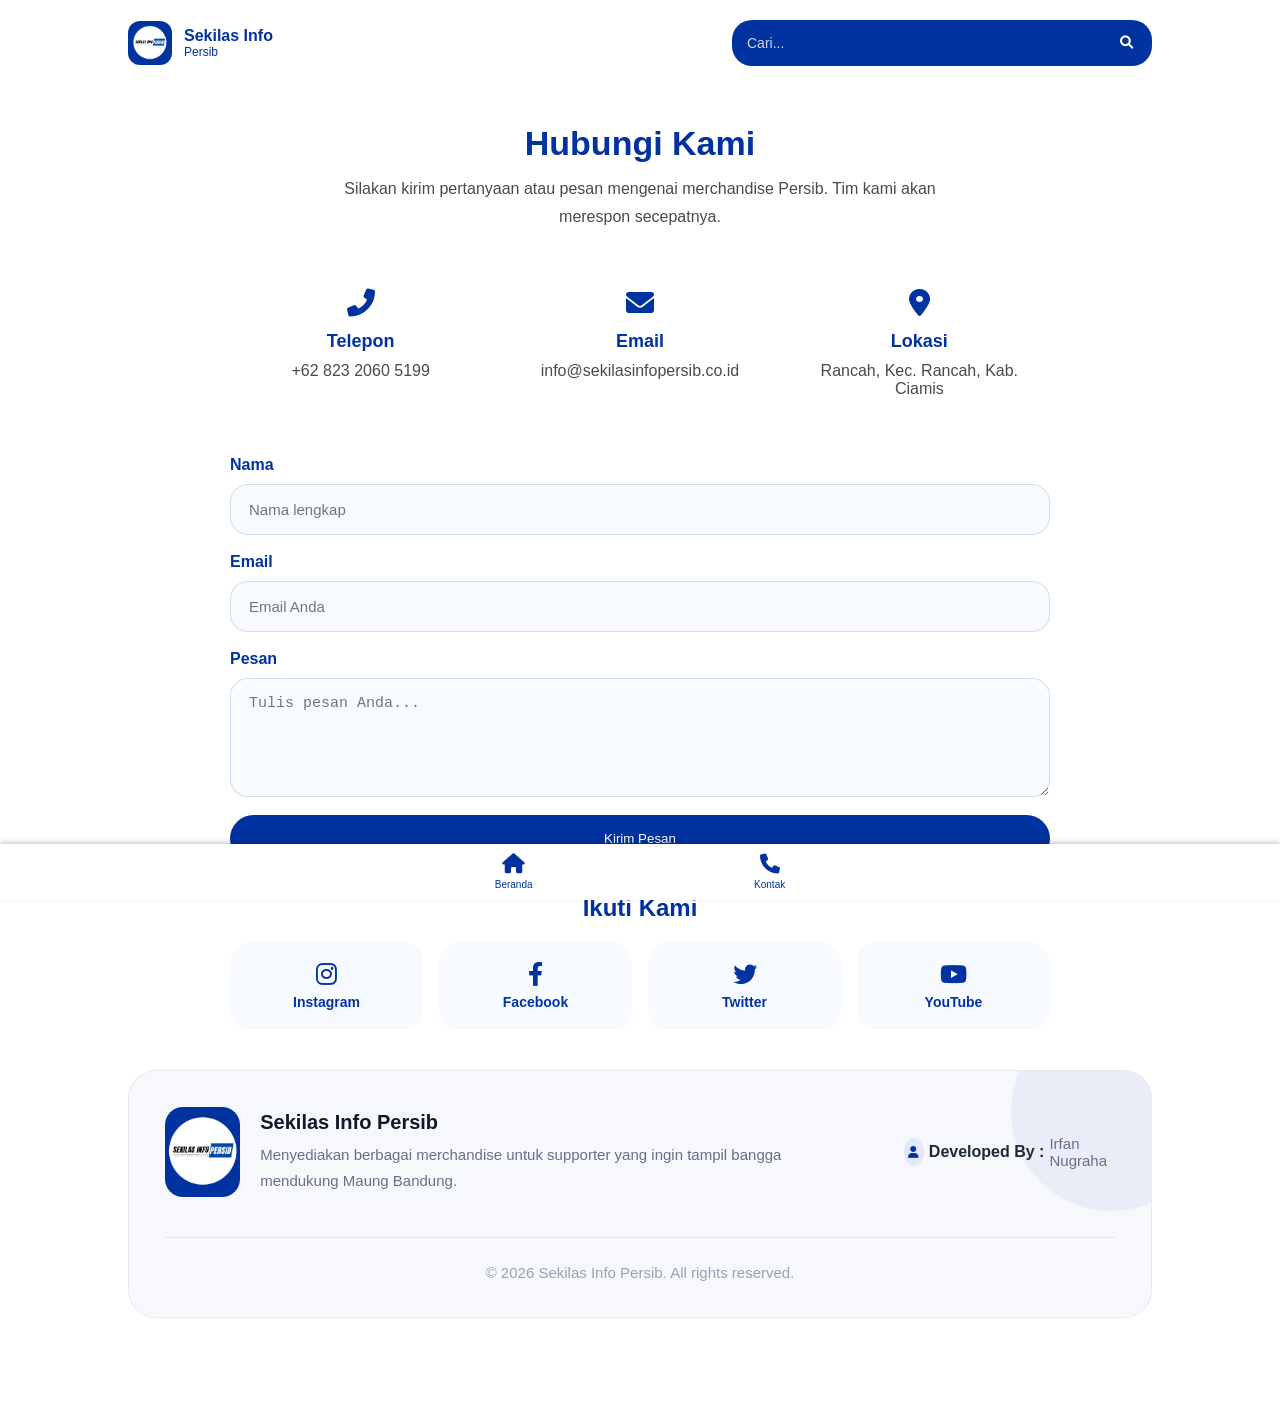
==== contact.html @ e42a71ac "first commit" ====
<!DOCTYPE html>
<html lang="en">

<head>
    <meta charset="UTF-8">
    <meta name="viewport" content="width=device-width, initial-scale=1.0">
    <link rel="stylesheet" href="css/style.css">
    <link rel="stylesheet" href="css/contact.css">
    <link rel="stylesheet" href="https://cdnjs.cloudflare.com/ajax/libs/font-awesome/6.0.0/css/all.min.css">
    <script src="script.js"></script>
    <title>Kontak - Sekilas Info Persib</title>
</head>

<body>
    <header class="app-header">
        <div class="app-header-container">
            <div class="logo-wrap">
                <img src="img/Logo-SIP.png" alt="Logo SIP" class="logo-icon">
                <div>
                    <span class="logo-title">Sekilas Info</span>
                    <span class="logo-subtitle">Persib</span>
                </div>
            </div>

            <form class="search-form" action="#" method="get">
                <input type="search" name="q" placeholder="Cari..." aria-label="Cari" class="search-input">
                <button type="submit" class="search-button">
                    <i class="fas fa-search"></i>
                </button>
            </form>
        </div>
    </header>

    <main class="contact-page">
        <section class="contact-section">
            <div class="contact-intro">
                <h1>Hubungi Kami</h1>
                <p>Silakan kirim pertanyaan atau pesan mengenai merchandise Persib. Tim kami akan merespon secepatnya.
                </p>
            </div>

            <div class="contact-layout">
                <div class="contact-card">
                    <i class="fas fa-phone-alt"></i>
                    <h2>Telepon</h2>
                    <a href="tel:+6282320605199">+62 823 2060 5199</a>
                </div>
                <div class="contact-card">
                    <i class="fas fa-envelope"></i>
                    <h2>Email</h2>
                    <a href="#">info@sekilasinfopersib.co.id</a>
                </div>
                <div class="contact-card">
                    <i class="fas fa-map-marker-alt"></i>
                    <h2>Lokasi</h2>
                    <a href="https://maps.app.goo.gl/LD8nKVEYcBt3Keb57" target="_blank">
                        Rancah, Kec. Rancah, Kab. Ciamis
                    </a>
                </div>
            </div>

            <form class="contact-form">
                <div class="form-row">
                    <label for="name">Nama</label>
                    <input type="text" id="name" name="name" placeholder="Nama lengkap">
                </div>
                <div class="form-row">
                    <label for="email">Email</label>
                    <input type="email" id="email" name="email" placeholder="Email Anda">
                </div>
                <div class="form-row">
                    <label for="message">Pesan</label>
                    <textarea id="message" name="message" rows="5" placeholder="Tulis pesan Anda..."></textarea>
                </div>
                <button type="submit" class="cta-button">Kirim Pesan</button>
            </form>

            <section class="social-section">
                <h2>Ikuti Kami</h2>
                <div class="social-grid">
                    <a href="https://www.instagram.com/sekilas_infopersib/" class="social-link" target="_blank">
                        <i class="fab fa-instagram"></i>
                        <span>Instagram</span>
                    </a>
                    <a href="#" class="social-link" target="_blank">
                        <i class="fab fa-facebook-f"></i>
                        <span>Facebook</span>
                    </a>
                    <a href="#" class="social-link" target="_blank">
                        <i class="fab fa-twitter"></i>
                        <span>Twitter</span>
                    </a>
                    <a href="https://youtube.com/@sekilasinfopersib5685?si=5PVWWkWklufu5fL-" class="social-link"
                        target="_blank">
                        <i class="fab fa-youtube"></i>
                        <span>YouTube</span>
                    </a>
                </div>
            </section>
        </section>
    </main>

    <footer class="footer">
        <div class="footer-container">

            <div class="footer-left">
                <div class="footer-logo">
                    <img src="img/Logo-SIP.png" alt="Logo Sekilas Info Persib">
                </div>

                <div class="footer-brand">
                    <h2>Sekilas Info Persib</h2>
                    <p>Menyediakan berbagai merchandise untuk supporter yang ingin tampil bangga mendukung Maung
                        Bandung.</p>
                </div>
            </div>

            <div class="footer-right">
                <i class="fas fa-user"></i>

                <h3>Developed By :</h3>

                <div class="developer-list">

                    <div class="developer-item">
                        <span>Irfan Nugraha</span>
                    </div>

                </div>
            </div>

        </div>

        <div class="footer-bottom">
            <p>&copy; 2026 Sekilas Info Persib. All rights reserved.</p>
        </div>
    </footer>

    <nav class="bottom-menu">
        <div class="container">
            <a href="index.html" class="menu-item">
                <i class="fas fa-home icon"></i>
                <span class="label">Beranda</span>
            </a>
            <a href="contact.html" class="menu-item active">
                <i class="fas fa-phone icon"></i>
                <span class="label">Kontak</span>
            </a>
        </div>
    </nav>
</body>

</html>
---- css/style.css ----
* {
    margin: 0;
    padding: 0;
    box-sizing: border-box;
}

body {
    font-family: Arial, Helvetica, sans-serif;
    min-height: 100vh;
    padding-bottom: 80px;
    padding-top: 84px;
}

@keyframes fadeInUp {
    from {
        opacity: 0;
        transform: translateY(24px);
    }
    to {
        opacity: 1;
        transform: translateY(0);
    }
}

@keyframes floatIn {
    from {
        opacity: 0;
        transform: translateY(12px);
    }
    to {
        opacity: 1;
        transform: translateY(0);
    }
}

.scroll-reveal {
    opacity: 0;
    transform: translateY(18px);
    transition: opacity 0.8s ease, transform 0.8s ease;
    will-change: opacity, transform;
}

.scroll-reveal.visible {
    opacity: 1;
    transform: translateY(0);
}

.app-header {
    position: fixed;
    top: 0;
    left: 0;
    width: 100%;
    background-color: #ffffff;
    z-index: 1000;
}

.app-header-container {
    width: 80%;
    margin: auto;
    display: flex;
    flex-wrap: wrap;
    align-items: center;
    justify-content: space-between;
    gap: 16px;
    color: #0033A0;
    padding: 20px 0px;
}

.logo-wrap {
    display: flex;
    align-items: center;
    gap: 12px;
}

.logo-icon {
    width: 44px;
    height: 44px;
    border-radius: 12px;
    background-color: #0033A0;
    object-fit: cover;
}

.logo-title {
    display: block;
    font-size: 16px;
    font-weight: 700;
}

.logo-subtitle {
    display: block;
    font-size: 12px;
    color: #0033A0;
}

.search-form {
    display: flex;
    align-items: stretch;
    width: min(100%, 420px);
    border-radius: 20px;
    overflow: hidden;
    flex-shrink: 0;
}

.search-input {
    background: #0033A0;
    flex: 1;
    border: none;
    padding: 15px;
    font-size: 14px;
    color: white;
    min-width: 0;
}

.search-input:focus {
    outline: none;
}

.search-input::placeholder {
    color: rgba(255, 255, 255, 0.8);
    opacity: 1;
}

.search-button {
    background: #0033A0;
    border: none;
    color: white;
    padding: 0 18px;
    min-width: 52px;

    display: flex;
    align-items: center;
    justify-content: center;

    cursor: pointer;
    transition: background 0.2s ease;
}

.page-content {
    width: 80%;
    height: 400px;
    margin: auto;
    margin-top: 10px;

    background-image: url("../img/banner.jpg");
    background-size: cover;
    background-position: center;
    background-repeat: no-repeat;

    border-radius: 20px;

    position: relative;
    overflow: hidden;

    display: flex;
    justify-content: center;
    align-items: center;
}

.page-content::before {
    content: "";
    position: absolute;
    inset: 0;

    background: linear-gradient(
        to bottom,
        rgba(0, 0, 0, 0.416) 0%,
        rgba(0, 0, 0, 0.416) 50%,
        rgb(0, 0, 0) 100%
    );

    z-index: 1;
}

.hero {
    position: relative;
    z-index: 2;

    max-width: 760px;
    text-align: center;

    color: #fff;
    animation: fadeInUp 0.8s ease both;
}

.hero h1 {
    font-size: 38px;
    margin-bottom: 12px;
    color: #fff;
}

.hero p {
    font-size: 18px;
    line-height: 1.6;
    color: #f1f1f1;
    opacity: 0.95;
    animation: floatIn 0.95s ease both;
    animation-delay: 0.1s;
}

.about-brand {
    width: 60%;
    margin: auto;
    text-align: center;
    margin-top: 50px;
}

.about-brand h2 {
    font-size: 28px;
    color: #0033A0;
    margin-bottom: 16px;
}

.about-brand p {
    font-size: 16px;
    line-height: 1.6;
    color: #4a4a4a;
}

.product-section {
    width: 80%;
    margin: auto;
    padding: 28px 0px;
    background: #ffffff;
    border-radius: 24px;
}

.product-detail-page {
    width: 80%;
    margin: 32px auto 24px;
}

.product-detail-card {
    display: grid;
    grid-template-columns: 1.1fr 1fr;
    gap: 32px;
    background: #ffffff;
    border-radius: 28px;
    overflow: hidden;
    box-shadow: 0 24px 56px rgba(0, 0, 0, 0.08);
    border: 1px solid rgba(0, 51, 160, 0.1);
}

.detail-image {
    width: 100%;
    height: 100%;
    object-fit: cover;
    display: block;
}

.detail-info {
    padding: 32px;
    display: flex;
    flex-direction: column;
    gap: 18px;
}

.detail-info h1 {
    font-size: 34px;
    color: #0033A0;
}

.detail-subtitle {
    color: #4a4a4a;
    font-size: 16px;
}

.detail-price {
    display: inline-block;
    font-size: 28px;
    font-weight: 800;
    color: #0033A0;
}

.detail-features {
    list-style: none;
    padding-left: 0;
    display: grid;
    gap: 10px;
}

.detail-features li {
    padding-left: 22px;
    position: relative;
    color: #444;
    line-height: 1.7;
}

.detail-features li::before {
    content: "\f00c";
    font-family: "Font Awesome 6 Free";
    font-weight: 900;
    position: absolute;
    left: 0;
    top: 2px;
    color: #0033A0;
}

.buy-button {
    width: fit-content;
    padding: 14px 26px;
    border-radius: 999px;
    background: #0033A0;
    color: #fff;
    text-decoration: none;
    font-weight: 700;
    transition: background 0.2s ease, transform 0.2s ease;
}

.buy-button:hover {
    background: #002266;
    transform: translateY(-1px);
}

.section-top {
    display: flex;
    align-items: center;
    justify-content: space-between;
    gap: 16px;
    margin-bottom: 24px;
}

.section-top h2 {
    font-size: 28px;
    color: #0033A0;
    margin-bottom: 8px;
}

.section-top p {
    color: #4a4a4a;
    line-height: 1.7;
    max-width: 640px;
}

.product-grid {
    display: grid;
    grid-template-columns: repeat(3, minmax(0, 1fr));
    gap: 22px;
}

.product-card {
    display: flex;
    flex-direction: column;
    background: #f7faff;
    border-radius: 22px;
    overflow: hidden;
    border: 1px solid rgba(0, 51, 160, 0.12);
    transition: transform 0.25s ease, box-shadow 0.25s ease;
    text-decoration: none;
    color: inherit;
}

.product-card:hover {
    transform: translateY(-8px) scale(1.01);
    box-shadow: 0 26px 48px rgba(0, 51, 160, 0.16);
}

.product-image {
    width: 100%;
    height: 200px;
    object-fit: cover;
    display: block;
}

.product-card h3 {
    font-size: 20px;
    margin: 18px 20px 10px;
    color: #0033A0;
}

.product-card p {
    color: #4a4a4a;
    font-size: 14px;
    line-height: 1.75;
    margin: 0 20px 16px;
}

.product-price {
    display: inline-block;
    margin: 0 20px 18px;
    color: #0033A0;
    font-weight: 700;
}

.benefit-section {
    width: 80%;
    margin: auto;
    margin-top: 40px;
    display: grid;
    grid-template-columns: repeat(3, minmax(0, 1fr));
    gap: 24px;
}

.benefit-card {
    display: flex;
    flex-direction: column;
    align-items: center;
    text-align: center;
    padding: 28px 24px;
    border-radius: 20px;
    transition: transform 0.25s ease, box-shadow 0.25s ease;
}

.benefit-card:nth-child(1) {
    animation-delay: 0.14s;
}

.benefit-card:nth-child(2) {
    animation-delay: 0.20s;
}

.benefit-card:nth-child(3) {
    animation-delay: 0.26s;
}

.benefit-card i {
    font-size: 40px;
    color: #0033A0;
    margin-bottom: 16px;
}

.benefit-card h3 {
    font-size: 18px;
    color: #0033A0;
    margin-bottom: 8px;
    font-weight: 700;
}

.benefit-card p {
    color: #4a4a4a;
    font-size: 14px;
    line-height: 1.6;
    margin: 0;
}

.cta-section {
    width: 80%;
    margin: 32px auto;
    padding: 40px;
    background: linear-gradient(135deg, #0033A0 0%, #002266 100%);
    border-radius: 24px;
    text-align: center;
    display: flex;
    flex-direction: column;
    align-items: center;
    gap: 24px;
}

.sponsor-section {
    width: 80%;
    margin: 24px auto 32px;
    padding: 32px;
    border-radius: 24px;
    text-align: center;
}

.sponsor-section h2 {
    font-size: 28px;
    color: #0033A0;
    margin-bottom: 24px;
}

.sponsor-grid {
    display: grid;
    grid-template-columns: repeat(4, minmax(0, 1fr));
    gap: 18px;
}

.sponsor-card {
    border-radius: 20px;
    padding: 22px;
    display: flex;
    flex-direction: column;
    align-items: center;
    gap: 12px;
}

.sponsor-card img {
    width: 100%;
    max-width: 200px;
    object-fit: contain;
}

.sponsor-card span {
    font-weight: 700;
    color: #0033A0;
}

.whatsapp-section {
    width: 80%;
    margin: 0 auto 32px;
}

.whatsapp-card {
    border-radius: 24px;
    padding: 28px 0px;

    display: flex;
    align-items: center;
    justify-content: space-between;
    gap: 24px;

    color: white;
}

.whatsapp-icon {
    width: 72px;
    height: 72px;
    border-radius: 20px;
    background: rgba(255, 255, 255, 0.15);

    display: flex;
    align-items: center;
    justify-content: center;

    flex-shrink: 0;
}

.whatsapp-icon i {
    font-size: 36px;
}

.whatsapp-content {
    flex: 1;
}

.whatsapp-content h2 {
    font-size: 28px;
    margin-bottom: 8px;
}

.whatsapp-content p {
    font-size: 15px;
    line-height: 1.6;
    opacity: 0.95;
}

.whatsapp-button {
    background: white;
    color: #0033A0;
    text-decoration: none;

    padding: 14px 28px;
    border-radius: 999px;

    font-weight: 700;
    transition: transform 0.2s ease, background 0.2s ease;

    white-space: nowrap;
}

.whatsapp-button:hover {
    transform: translateY(-3px);
}

.whatsapp-button:hover {
    transform: translateY(-2px);
    background: #f5f5f5;
}

.no-results {
    width: 100%;
    padding: 18px 22px;
    margin-top: 24px;
    background: rgba(255, 255, 255, 0.9);
    border-radius: 18px;
    color: #0033A0;
    font-weight: 700;
    border: 1px solid rgba(0, 51, 160, 0.15);
    text-align: center;
}

.bottom-menu {
    background-color: white;
    position: fixed;
    bottom: 0;
    width: 100%;
    display: flex;
    justify-content: space-around;
    align-items: center;
    padding: 10px 0;
    box-shadow: 0 -2px 5px rgba(0, 0, 0, 0.2);
}

.bottom-menu .container {
    display: flex;
    width: 40%;
    justify-content: space-around;
}

.menu-item {
    display: flex;
    flex-direction: column;
    align-items: center;
    text-decoration: none;
    color: #0033A0;
    font-size: 12px;
    transition: color 0.3s;
}

.menu-item .icon {
    font-size: 20px;
    margin-bottom: 5px;
}

.menu-item .label {
    font-size: 10px;
}

/* =============================== */
/* RESPONSIVE */
/* =============================== */

/* TABLET */
@media (max-width: 992px) {

    .app-header-container,
    .page-content,
    .product-section,
    .product-detail-page {
        width: 92%;
    }

    .search-form {
        width: 40%;
    }

    .page-content {
        height: 320px;
        padding: 20px;
    }

    .hero h1 {
        font-size: 30px;
    }

    .hero p {
        font-size: 16px;
    }

    .product-grid {
        grid-template-columns: repeat(2, minmax(0, 1fr));
    }

    .product-detail-card {
        grid-template-columns: 1fr;
    }

    .detail-image {
        height: 350px;
    }

    .detail-info {
        padding: 24px;
    }

    .detail-info h1 {
        font-size: 28px;
    }

    .section-top {
        flex-direction: column;
        align-items: flex-start;
    }

    .benefit-section {
        grid-template-columns: repeat(3, minmax(0, 1fr));
    }

    .cta-section {
        padding: 32px;
    }

    .bottom-menu .container {
        width: 70%;
    }
}

/* MOBILE */
@media (max-width: 768px) {

    .app-header-container,
    .page-content,
    .product-section,
    .product-detail-page,
    .about-brand {
        width: 94%;
    }

    .app-header-container {
        padding: 16px 0;
    }

    .logo-title {
        font-size: 14px;
    }

    .logo-subtitle {
        font-size: 11px;
    }

    .search-input {
        padding: 12px;
        font-size: 13px;
    }

    .search-button {
        padding: 0 14px;
    }

    .page-content {
        height: 260px;
        border-radius: 16px;
    }

    .hero h1 {
        font-size: 24px;
    }

    .hero p {
        font-size: 14px;
        line-height: 1.5;
    }

    .about-brand {
        width: 80%;
        text-align: center;
    }

    .about-brand h2 {
        font-size: 22px;
        margin-bottom: 12px;
    }

    .about-brand p {
        text-align: justify;
        font-size: 14px;
        line-height: 1.7;
    }

    .sponsor-section {
        width: 94%;
        padding: 20px 0;
    }

    .sponsor-grid {
        grid-template-columns: repeat(1, minmax(0, 1fr));
        gap: 16px;
    }

    .benefit-section {
        width: 94%;
        grid-template-columns: repeat(3, 1fr);
        gap: 8px;
        margin-top: 10px;

    }

    .benefit-card {
        padding: 10px 6px;
        border-radius: 12px;
        min-height: 100px;
        justify-content: center;
    }

    .benefit-card i {
        font-size: 18px;
        margin-bottom: 6px;
    }

    .benefit-card h3 {
        font-size: 10px;
        line-height: 1.2;
        margin-bottom: 3px;
    }

    .benefit-card p {
        font-size: 8px;
        line-height: 1.3;
    }

    .section-top h2 {
        font-size: 22px;
    }

    .section-top p {
        font-size: 14px;
    }

    .product-card h3 {
        font-size: 18px;
    }

    .product-card p {
        font-size: 13px;
    }

    .product-grid {
        grid-template-columns: repeat(1, minmax(0, 1fr));
    }

    .product-image {
        height: 220px;
    }

    .detail-image {
        height: 260px;
    }

    .detail-info {
        padding: 20px;
        gap: 14px;
    }

    .detail-info h1 {
        font-size: 24px;
    }

    .detail-subtitle {
        font-size: 14px;
    }

    .detail-price {
        font-size: 24px;
    }

    .detail-features li {
        font-size: 14px;
    }

    .cta-section {
        width: 94%;
        margin: 24px auto;
        padding: 28px 20px;
    }

    .whatsapp-section {
        width: 94%;
        margin-bottom: 24px;
    }

    .whatsapp-card {
        flex-direction: column;
        text-align: center;
        padding: 22px 18px;
        border-radius: 20px;
        gap: 18px;
    }

    .whatsapp-icon {
        width: 58px;
        height: 58px;
        border-radius: 16px;
    }

    .whatsapp-icon i {
        font-size: 28px;
    }

    .whatsapp-content h2 {
        font-size: 20px;
    }

    .whatsapp-content p {
        font-size: 13px;
    }

    .whatsapp-button {
        width: 100%;
        text-align: center;
        padding: 12px 20px;
        font-size: 14px;
    }

    .buy-button {
        width: 100%;
        text-align: center;
        justify-content: center;
    }

    .sponsor-grid {
        grid-template-columns: repeat(2, minmax(0, 1fr));
    }

    .sponsor-card img {
        max-width: 100px;
    }

    .bottom-menu .container {
        width: 100%;
    }

    .menu-item .icon {
        font-size: 18px;
    }

    .menu-item .label {
        font-size: 9px;
    }
}

/* SMALL MOBILE */
@media (max-width: 480px) {

    .page-content {
        height: 220px;
    }

    .about-brand {
        margin-top: 24px;
    }

    .about-brand h2 {
        font-size: 20px;
    }

    .about-brand p {
        font-size: 13px;
        line-height: 1.6;
    }

    .hero h1 {
        font-size: 20px;
    }

    .hero p {
        font-size: 13px;
    }

    .logo-icon {
        width: 38px;
        height: 38px;
    }

    .detail-info h1 {
        font-size: 20px;
    }

    .detail-price {
        font-size: 20px;
    }

    .product-image {
        height: 190px;
    }

    .detail-image {
        height: 220px;
    }
}
---- css/contact.css ----
.contact-page {
    width: 80%;
    margin: auto;
    display: flex;
    justify-content: center;
}

.contact-section {
    width: 100%;
    max-width: 900px;
    padding: 40px;
    border-radius: 28px;
}

.contact-intro {
    text-align: center;
    margin-bottom: 32px;
}

.contact-intro h1 {
    font-size: 34px;
    color: #0033A0;
    margin-bottom: 12px;
}

.contact-intro p {
    color: #4a4a4a;
    line-height: 1.75;
    max-width: 640px;
    margin: 0 auto;
}

.contact-layout {
    display: grid;
    grid-template-columns: repeat(3, minmax(0, 1fr));
    gap: 18px;
    margin-bottom: 32px;
}

.contact-card {
    border-radius: 24px;
    padding: 26px;
    text-align: center;
}

.contact-card i {
    font-size: 28px;
    color: #0033A0;
    margin-bottom: 14px;
}

.contact-card h2 {
    font-size: 18px;
    color: #0033A0;
    margin-bottom: 10px;
}

.contact-card a {
    text-decoration: none;
    color: #4a4a4a;
    transition: 0.3s;
}

.contact-card a:hover {
    color: #0033A0;
}

.contact-form {
    display: grid;
    gap: 18px;
}

.form-row {
    display: grid;
    gap: 10px;
}

.form-row label {
    font-weight: 700;
    color: #0033A0;
}

.form-row input,
.form-row textarea {
    width: 100%;
    padding: 16px 18px;
    border-radius: 18px;
    border: 1px solid rgba(0, 51, 160, 0.15);
    background: #f8fbff;
    color: #0f245d;
    font-size: 15px;
    resize: vertical;
}

.form-row input:focus,
.form-row textarea:focus {
    outline: none;
    border-color: #0033A0;
}

.contact-form .cta-button {
    padding: 16px 32px;
    background: #0033A0;
    color: white;
    border-radius: 999px;
    border: none;
}

.contact-form .cta-button:hover {
    background: #002266;
}

.social-section {
    margin-top: 32px;
    text-align: center;
}

.social-section h2 {
    font-size: 24px;
    color: #0033A0;
    margin-bottom: 20px;
}

.social-grid {
    display: grid;
    grid-template-columns: repeat(4, minmax(0, 1fr));
    gap: 16px;
}

.social-link {
    display: flex;
    flex-direction: column;
    align-items: center;
    gap: 8px;
    padding: 20px 16px;
    background: #f7faff;
    border-radius: 20px;
    text-decoration: none;
    color: #0033A0;
    transition: transform 0.2s ease, box-shadow 0.2s ease;
}

.social-link:hover {
    transform: translateY(-4px);
    box-shadow: 0 12px 24px rgba(0, 51, 160, 0.12);
}

.social-link i {
    font-size: 24px;
}

.social-link span {
    font-weight: 600;
    font-size: 14px;
}

.footer {
    width: 80%;
    margin: auto;
    background: #f7f8fc;

    border: 1px solid rgba(0, 0, 0, 0.06);
    border-radius: 28px;

    padding: 36px;

    position: relative;
    overflow: hidden;
}

.footer::before {
    content: "";

    position: absolute;
    top: -60px;
    right: -60px;

    width: 200px;
    height: 200px;

    background: rgba(0, 51, 160, 0.05);

    border-radius: 50%;
}

.footer-container {
    display: flex;
    justify-content: space-between;
    align-items: center;
    gap: 40px;
    position: relative;
}

.footer-left {
    display: flex;
    align-items: center;
    gap: 20px;
}

.footer-logo {
    width: 90px;
    height: 90px;
    background-color: #0033A0;
    border-radius: 18px;
    display: flex;
    align-items: center;
    justify-content: center;
    overflow: hidden;
}

.footer-logo img {
    width: 100%;
    height: 100%;
    object-fit: cover;
}

.footer-brand h2 {
    font-size: 20px;
    color: #111827;
    margin-bottom: 8px;
}

.footer-brand p {
    color: #667085;
    font-size: 15px;
    line-height: 1.7;
}

.footer-right {
    display: flex;
    align-items: center;
    gap: 5px;
}

.footer-right i {
    width: 28px;
    height: 28px;

    border-radius: 50%;

    background: rgba(41, 98, 255, 0.1);
    color: #0033A0;

    display: flex;
    align-items: center;
    justify-content: center;

    font-size: 12px;
}

.footer-right h3 {
    font-size: 16px;
    margin-bottom: 18px;
    color: #1f2937;
    margin: 0;
    white-space: nowrap;
}

.developer-item {
    display: flex;
    align-items: center;
    gap: 5px;
    color: #667085;
    font-size: 15px;
}

.footer-bottom {
    margin-top: 40px;
    padding-top: 26px;

    border-top: 1px solid rgba(0, 0, 0, 0.08);

    text-align: center;
}

.footer-bottom p {
    color: #98a2b3;
    font-size: 15px;
}

@media (max-width: 992px) {

    .contact-page {
        width: 100%;
    }

    .contact-section {
        padding: 20px 14px;
    }

    .contact-intro h1 {
        font-size: 24px;
    }

    .contact-intro p {
        font-size: 13px;
        line-height: 1.6;
    }

    .contact-layout {
        grid-template-columns: repeat(3, minmax(0, 1fr));
        gap: 8px;
        margin-bottom: 20px;
    }

    .contact-card {
        padding: 12px 6px;
        border-radius: 14px;
    }

    .contact-card i {
        font-size: 18px;
        margin-bottom: 8px;
    }

    .contact-card h2 {
        font-size: 11px;
        margin-bottom: 4px;
    }

    .contact-card a {
        font-size: 8px;
        line-height: 0px;
        word-break: break-word;
    }

    .social-grid {
        grid-template-columns: repeat(2, minmax(0, 1fr));
    }

    .footer {
        width: 94%;
        padding: 24px 18px;
        border-radius: 22px;
    }

    .footer-container {
        flex-direction: column;
        gap: 30px;
    }

    .footer-left {
        align-items: flex-start;
    }

    .footer-logo {
        width: 90px;
        height: auto;
        border-radius: 16px;
    }

    .footer-logo img {
        width: 100%;
        height: 100%;
        object-fit: cover;
    }

    .footer-brand h2 {
        font-size: 18px;
    }

    .footer-brand p {
        font-size: 13px;
    }

    .footer-right i {
        width: 20px;
        height: 20px;
        font-size: 8px;
    }

    .footer-right h3 {
        font-size: 10px;
    }

    .developer-item {
        font-size: 10px;
    }

    .footer-bottom {
        margin-top: 28px;
        padding-top: 20px;
    }

    .footer-bottom p {
        font-size: 13px;
    }
}
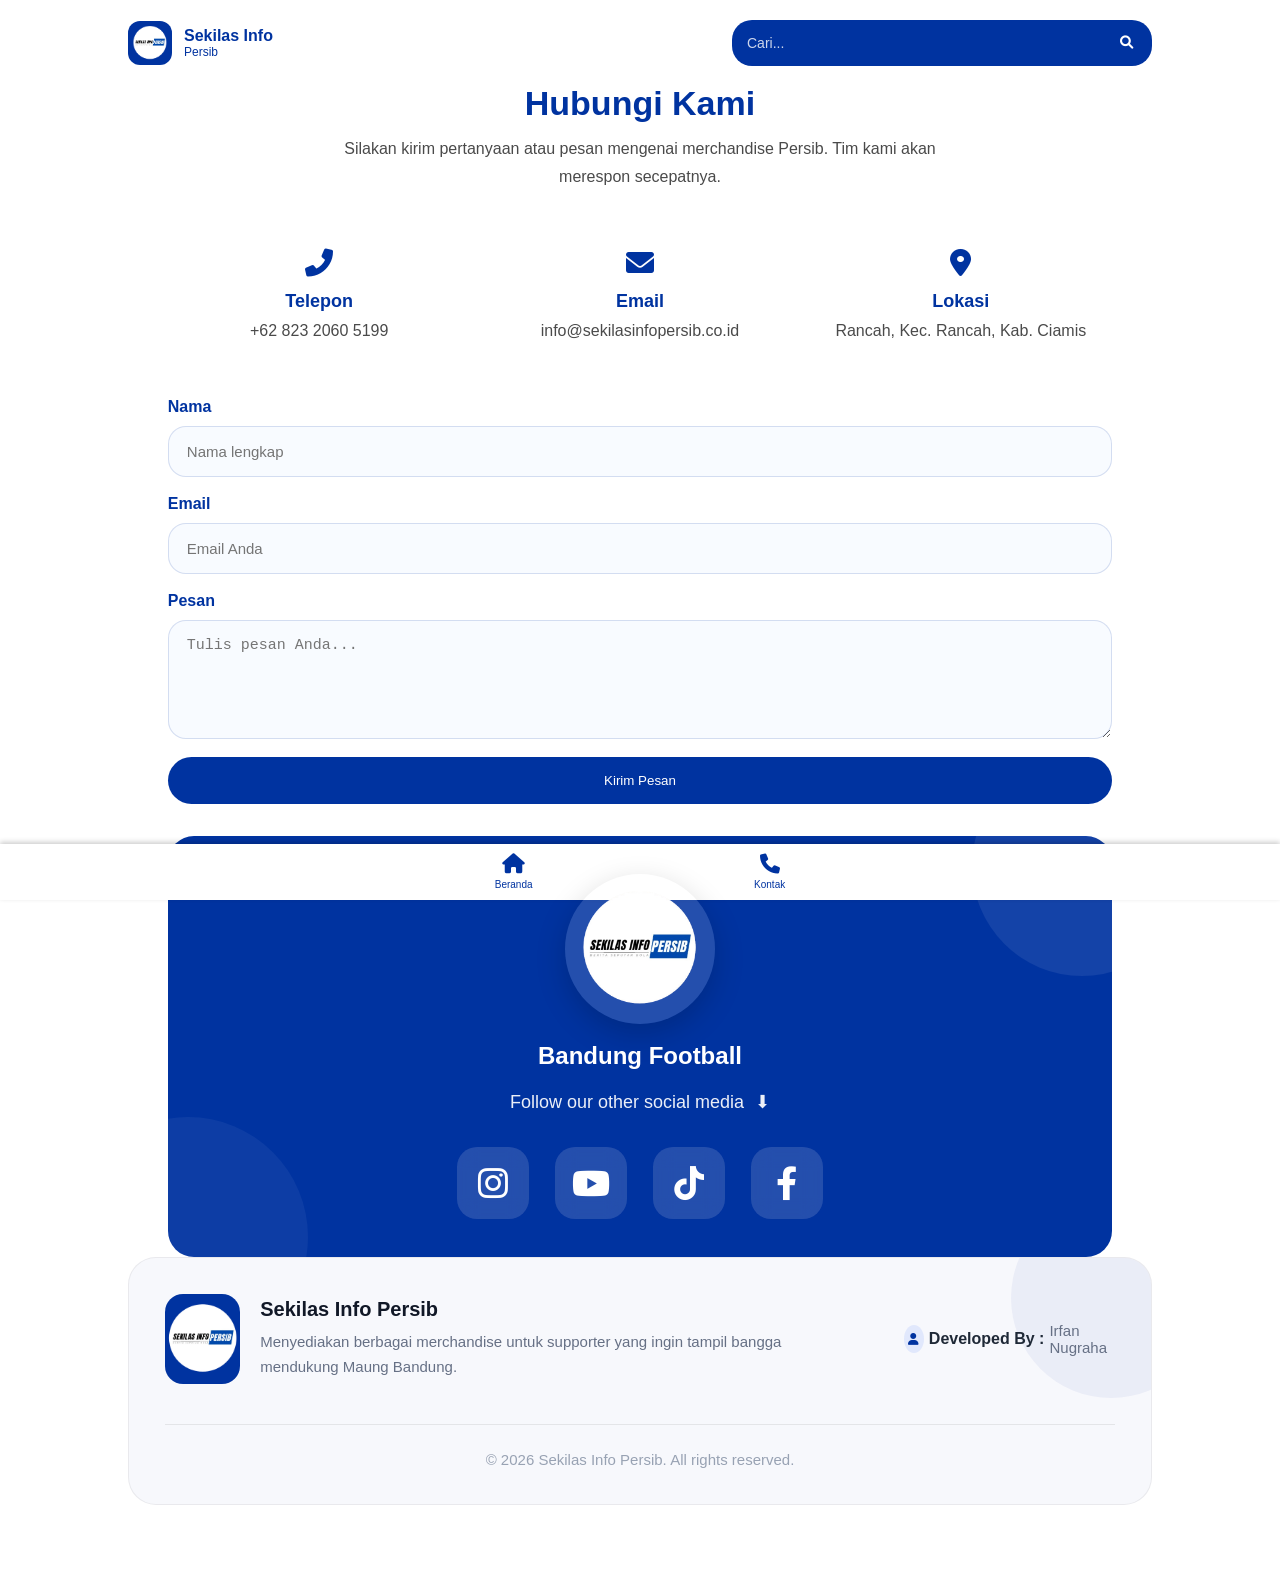
==== commit 3d7e39f3: "first commit" ====
--- a/contact.html
+++ b/contact.html
@@ -8,6 +8,230 @@
     <link rel="stylesheet" href="css/contact.css">
     <link rel="stylesheet" href="https://cdnjs.cloudflare.com/ajax/libs/font-awesome/6.0.0/css/all.min.css">
     <script src="script.js"></script>
+    <style>
+        /* Toast Notification */
+        .toast-container {
+            position: fixed;
+            top: 50%;
+            left: 50%;
+            transform: translate(-50%, -50%);
+            z-index: 9999;
+            pointer-events: none;
+        }
+
+        .toast {
+            background: #fff;
+            padding: 24px 32px;
+            border-radius: 20px;
+            box-shadow: 0 20px 60px rgba(0, 0, 0, 0.25);
+            font-size: 16px;
+            font-weight: 600;
+            text-align: center;
+            min-width: 320px;
+            opacity: 0;
+            transform: scale(0.8) translateY(20px);
+            transition: all 0.4s cubic-bezier(0.34, 1.56, 0.64, 1);
+            pointer-events: auto;
+            display: flex;
+            align-items: center;
+            justify-content: center;
+            gap: 16px;
+            position: relative;
+            overflow: hidden;
+        }
+
+        .toast::before {
+            content: '';
+            position: absolute;
+            bottom: 0;
+            left: 0;
+            right: 0;
+            height: 4px;
+            background: linear-gradient(90deg, transparent, currentColor, transparent);
+            animation: toastProgress 2s linear forwards;
+        }
+
+        @keyframes toastProgress {
+            from {
+                width: 0;
+            }
+
+            to {
+                width: 100%;
+            }
+        }
+
+        .toast.show {
+            opacity: 1;
+            transform: scale(1) translateY(0);
+        }
+
+        .toast-icon {
+            font-size: 24px;
+            flex-shrink: 0;
+        }
+
+        .toast-content {
+            display: flex;
+            flex-direction: column;
+            align-items: center;
+            gap: 4px;
+        }
+
+        .toast-title {
+            font-size: 17px;
+            font-weight: 700;
+        }
+
+        .toast-message {
+            font-size: 14px;
+            font-weight: 500;
+            opacity: 0.8;
+        }
+
+        .toast.error {
+            background: linear-gradient(135deg, #fff5f5 0%, #ffe8e8 100%);
+            color: #c71c1c;
+            border-left: 5px solid #dc3545;
+        }
+
+        .toast.error .toast-icon {
+            animation: errorShake 0.5s ease-in-out;
+        }
+
+        .toast.success {
+            background: linear-gradient(135deg, #f1f8f4 0%, #e8f5eb 100%);
+            color: #155724;
+        }
+
+        .toast.success .toast-icon {
+            animation: successBounce 0.6s cubic-bezier(0.68, -0.55, 0.265, 1.55);
+        }
+
+        @keyframes errorShake {
+
+            0%,
+            100% {
+                transform: translateX(0);
+            }
+
+            25% {
+                transform: translateX(-5px);
+            }
+
+            75% {
+                transform: translateX(5px);
+            }
+        }
+
+        @keyframes successBounce {
+            0% {
+                transform: scale(0) rotate(-45deg);
+            }
+
+            50% {
+                transform: scale(1.1);
+            }
+
+            100% {
+                transform: scale(1) rotate(0);
+            }
+        }
+
+        @media (max-width: 768px) {
+            .social-section {
+                padding: 45px 20px;
+            }
+
+            .social-logo {
+                width: 130px;
+                height: 130px;
+            }
+
+            .social-header h2 {
+                font-size: 42px;
+            }
+
+            .social-header p {
+                font-size: 22px;
+                margin-bottom: 35px;
+            }
+
+            .social-icons {
+                gap: 28px;
+            }
+
+            .social-icons a {
+                font-size: 52px;
+            }
+
+            .toast {
+                min-width: 280px;
+                padding: 18px 24px;
+                font-size: 15px;
+            }
+
+            .toast-icon {
+                font-size: 22px;
+            }
+
+            .toast-title {
+                font-size: 15px;
+            }
+
+            .toast-message {
+                font-size: 13px;
+            }
+        }
+
+        @media (max-width: 480px) {
+            .social-section {
+                padding: 35px 16px;
+                border-radius: 22px;
+            }
+
+            .social-logo {
+                width: 100px;
+                height: 100px;
+                margin-bottom: 22px;
+            }
+
+            .social-header h2 {
+                font-size: 30px;
+            }
+
+            .social-header p {
+                font-size: 17px;
+                line-height: 1.5;
+                margin-bottom: 28px;
+            }
+
+            .social-icons {
+                gap: 20px;
+            }
+
+            .social-icons a {
+                font-size: 40px;
+            }
+
+            .toast {
+                min-width: 260px;
+                padding: 16px 20px;
+            }
+
+            .toast-icon {
+                font-size: 20px;
+            }
+
+            .toast-title {
+                font-size: 14px;
+            }
+
+            .toast-message {
+                font-size: 12px;
+            }
+        }
+    </style>
     <title>Kontak - Sekilas Info Persib</title>
 </head>
 
@@ -76,24 +300,32 @@
             </form>
 
             <section class="social-section">
-                <h2>Ikuti Kami</h2>
-                <div class="social-grid">
-                    <a href="https://www.instagram.com/sekilas_infopersib/" class="social-link" target="_blank">
+                <div class="social-header">
+                    <img src="img/Logo-SIP.png" alt="Bandung Football" class="social-logo">
+
+                    <h2>Bandung Football</h2>
+
+                    <p>
+                        Follow our other social media
+                        <span class="arrow-down">⬇</span>
+                    </p>
+                </div>
+
+                <div class="social-icons">
+                    <a href="https://www.instagram.com/sekilas_infopersib/" target="_blank">
                         <i class="fab fa-instagram"></i>
-                        <span>Instagram</span>
                     </a>
-                    <a href="#" class="social-link" target="_blank">
+
+                    <a href="https://youtube.com/@sekilasinfopersib5685?si=5PVWWkWklufu5fL-" target="_blank">
+                        <i class="fab fa-youtube"></i>
+                    </a>
+
+                    <a href="#" target="_blank">
+                        <i class="fab fa-tiktok"></i>
+                    </a>
+
+                    <a href="#" target="_blank">
                         <i class="fab fa-facebook-f"></i>
-                        <span>Facebook</span>
-                    </a>
-                    <a href="#" class="social-link" target="_blank">
-                        <i class="fab fa-twitter"></i>
-                        <span>Twitter</span>
-                    </a>
-                    <a href="https://youtube.com/@sekilasinfopersib5685?si=5PVWWkWklufu5fL-" class="social-link"
-                        target="_blank">
-                        <i class="fab fa-youtube"></i>
-                        <span>YouTube</span>
                     </a>
                 </div>
             </section>
@@ -148,6 +380,95 @@
             </a>
         </div>
     </nav>
+
+    <div class="toast-container" id="toastContainer"></div>
+
+    <script>
+        // Fungsi untuk menampilkan toast notification
+        function showToast(title, message = '', type = 'success', duration = 2000) {
+            const toastContainer = document.getElementById('toastContainer');
+            const toast = document.createElement('div');
+
+            let icon = '';
+            if (type === 'success') {
+                icon = '✓';
+            } else if (type === 'error') {
+                icon = '⚠';
+            }
+
+            toast.className = `toast ${type}`;
+            toast.innerHTML = `
+                <div class="toast-icon">${icon}</div>
+                <div class="toast-content">
+                    <div class="toast-title">${title}</div>
+                    ${message ? `<div class="toast-message">${message}</div>` : ''}
+                </div>
+            `;
+
+            toastContainer.appendChild(toast);
+
+            // Trigger animation
+            setTimeout(() => toast.classList.add('show'), 10);
+
+            // Hapus toast setelah duration
+            setTimeout(() => {
+                toast.classList.remove('show');
+                setTimeout(() => toast.remove(), 400);
+            }, duration);
+        }
+
+        document.addEventListener('DOMContentLoaded', function () {
+            // Handle contact form submission
+            const contactForm = document.querySelector('.contact-form');
+            if (contactForm) {
+                contactForm.addEventListener('submit', function (e) {
+                    e.preventDefault();
+
+                    const name = document.getElementById('name').value.trim();
+                    const email = document.getElementById('email').value.trim();
+                    const message = document.getElementById('message').value.trim();
+
+                    // Validasi
+                    if (!name || !email || !message) {
+                        showToast('Oops!', 'Harap isi semua field', 'error', 2000);
+                        return;
+                    }
+
+                    // Format pesan untuk WhatsApp
+                    const whatsappMessage = `*PESAN DARI KONTAK*\n\n` +
+                        `👤 Nama: ${name}\n` +
+                        `📧 Email: ${email}\n\n` +
+                        `*Pesan:*\n${message}\n\n` +
+                        `Waktu: ${new Date().toLocaleString('id-ID')}`;
+
+                    // Simpan data di localStorage untuk backup
+                    const contactData = {
+                        name,
+                        email,
+                        message,
+                        timestamp: new Date().toLocaleString('id-ID')
+                    };
+                    localStorage.setItem('lastContact', JSON.stringify(contactData));
+
+                    // Nomor WhatsApp penerima
+                    const whatsappNumber = '6282320605199';
+
+                    // Tampilkan toast sukses
+                    showToast('Pesan Terkirim!', 'Dikirim ke WhatsApp dalam 1 detik...', 'success',
+                        2000);
+
+                    // Reset form
+                    contactForm.reset();
+
+                    // Tunggu 1 detik sebelum redirect ke WhatsApp
+                    setTimeout(function () {
+                        window.location.href =
+                            `https://wa.me/${whatsappNumber}?text=${encodeURIComponent(whatsappMessage)}`;
+                    }, 1000);
+                });
+            }
+        });
+    </script>
 </body>
 
 </html>
--- a/css/style.css
+++ b/css/style.css
@@ -16,6 +16,7 @@
         opacity: 0;
         transform: translateY(24px);
     }
+
     to {
         opacity: 1;
         transform: translateY(0);
@@ -27,6 +28,7 @@
         opacity: 0;
         transform: translateY(12px);
     }
+
     to {
         opacity: 1;
         transform: translateY(0);
@@ -161,12 +163,10 @@
     position: absolute;
     inset: 0;
 
-    background: linear-gradient(
-        to bottom,
-        rgba(0, 0, 0, 0.416) 0%,
-        rgba(0, 0, 0, 0.416) 50%,
-        rgb(0, 0, 0) 100%
-    );
+    background: linear-gradient(to bottom,
+            rgba(0, 0, 0, 0.416) 0%,
+            rgba(0, 0, 0, 0.416) 50%,
+            rgb(0, 0, 0) 100%);
 
     z-index: 1;
 }
@@ -254,9 +254,43 @@
     gap: 18px;
 }
 
+.color-options {
+    display: flex;
+    align-items: center;
+    gap: 10px;
+    margin: 18px 0;
+}
+
+.color-btn {
+    padding: 10px 18px;
+    border: 2px solid #1e3a8a;
+    background: white;
+    color: #1e3a8a;
+    border-radius: 10px;
+    cursor: pointer;
+    font-weight: 600;
+    transition: all 0.3s ease;
+}
+
+.color-btn:hover {
+    background: #1e3a8a;
+    color: white;
+}
+
+.color-btn.active {
+    background: #1e3a8a;
+    color: white;
+}
+
 .detail-info h1 {
     font-size: 34px;
     color: #0033A0;
+}
+
+.detail-info h3 {
+    font-size: 15px;
+    margin-bottom: -25px;
+    margin-top: 20px;
 }
 
 .detail-subtitle {
@@ -803,7 +837,7 @@
     }
 
     .detail-image {
-        height: 260px;
+        height: auto;
     }
 
     .detail-info {
@@ -942,8 +976,4 @@
     .product-image {
         height: 190px;
     }
-
-    .detail-image {
-        height: 220px;
-    }
 }
--- a/css/contact.css
+++ b/css/contact.css
@@ -5,11 +5,119 @@
     justify-content: center;
 }
 
-.contact-section {
-    width: 100%;
-    max-width: 900px;
-    padding: 40px;
-    border-radius: 28px;
+.social-section {
+    margin-top: 40px;
+    padding: 38px 24px;
+    border-radius: 26px;
+    background: #0033A0;
+    text-align: center;
+    color: #fff;
+    position: relative;
+    overflow: hidden;
+}
+
+.social-section::before {
+    content: "";
+    position: absolute;
+    top: -80px;
+    right: -80px;
+    width: 220px;
+    height: 220px;
+    background: rgba(255, 255, 255, 0.08);
+    border-radius: 50%;
+}
+
+.social-section::after {
+    content: "";
+    position: absolute;
+    bottom: -100px;
+    left: -100px;
+    width: 240px;
+    height: 240px;
+    background: rgba(255, 255, 255, 0.05);
+    border-radius: 50%;
+}
+
+.social-header {
+    position: relative;
+    z-index: 2;
+    display: flex;
+    flex-direction: column;
+    align-items: center;
+}
+
+.social-header h2 {
+    font-size: 34px;
+    font-weight: 800;
+    color: #ffffff;
+    margin-bottom: 10px;
+    line-height: 1.2;
+}
+
+.social-header p {
+    font-size: 18px;
+    font-weight: 500;
+    color: rgba(255, 255, 255, 0.92);
+    margin-bottom: 34px;
+}
+
+.arrow-down {
+    margin-left: 6px;
+}
+
+.social-logo {
+    width: 150px;
+    height: 150px;
+    object-fit: cover;
+    border-radius: 50%;
+    background: rgba(255, 255, 255, 0.14);
+    margin-bottom: 18px;
+    box-shadow: 0 10px 30px rgba(0, 0, 0, 0.18);
+}
+
+.social-icons {
+    position: relative;
+    z-index: 2;
+
+    display: flex;
+    justify-content: center;
+    align-items: center;
+    gap: 26px;
+    flex-wrap: wrap;
+}
+
+.social-icons a {
+    width: 72px;
+    height: 72px;
+
+    display: flex;
+    align-items: center;
+    justify-content: center;
+
+    border-radius: 20px;
+
+    background: rgba(255, 255, 255, 0.14);
+    backdrop-filter: blur(10px);
+
+    color: #fff;
+    font-size: 34px;
+
+    text-decoration: none;
+
+    transition: all 0.3s ease;
+}
+
+.social-icons a:hover {
+    transform: translateY(-6px);
+    background: rgba(255, 255, 255, 0.22);
+}
+
+.social-icons a i {
+    transition: transform 0.3s ease;
+}
+
+.social-icons a:hover i {
+    transform: scale(1.08);
 }
 
 .contact-intro {
@@ -117,7 +225,7 @@
 
 .social-section h2 {
     font-size: 24px;
-    color: #0033A0;
+    color: white;
     margin-bottom: 20px;
 }
 
@@ -385,4 +493,66 @@
     .footer-bottom p {
         font-size: 13px;
     }
+}
+
+@media (max-width: 768px) {
+    .social-section {
+        padding: 30px 18px;
+        border-radius: 22px;
+    }
+
+    .social-logo {
+        width: 85px;
+        height: 85px;
+        margin-bottom: 14px;
+    }
+
+    .social-header h2 {
+        font-size: 26px;
+    }
+
+    .social-header p {
+        font-size: 15px;
+        margin-bottom: 24px;
+    }
+
+    .social-icons {
+        gap: 16px;
+    }
+
+    .social-icons a {
+        width: 58px;
+        height: 58px;
+        font-size: 26px;
+        border-radius: 16px;
+    }
+
+    .social-icons a i {
+        font-size: 26px;
+    }
+}
+
+@media (max-width: 480px) {
+    .social-section {
+        padding: 24px 14px;
+    }
+
+    .social-header h2 {
+        font-size: 22px;
+    }
+
+    .social-header p {
+        font-size: 13px;
+    }
+
+    .social-icons {
+        gap: 12px;
+    }
+
+    .social-icons a {
+        width: 50px;
+        height: 50px;
+        font-size: 22px;
+        border-radius: 14px;
+    }
 }
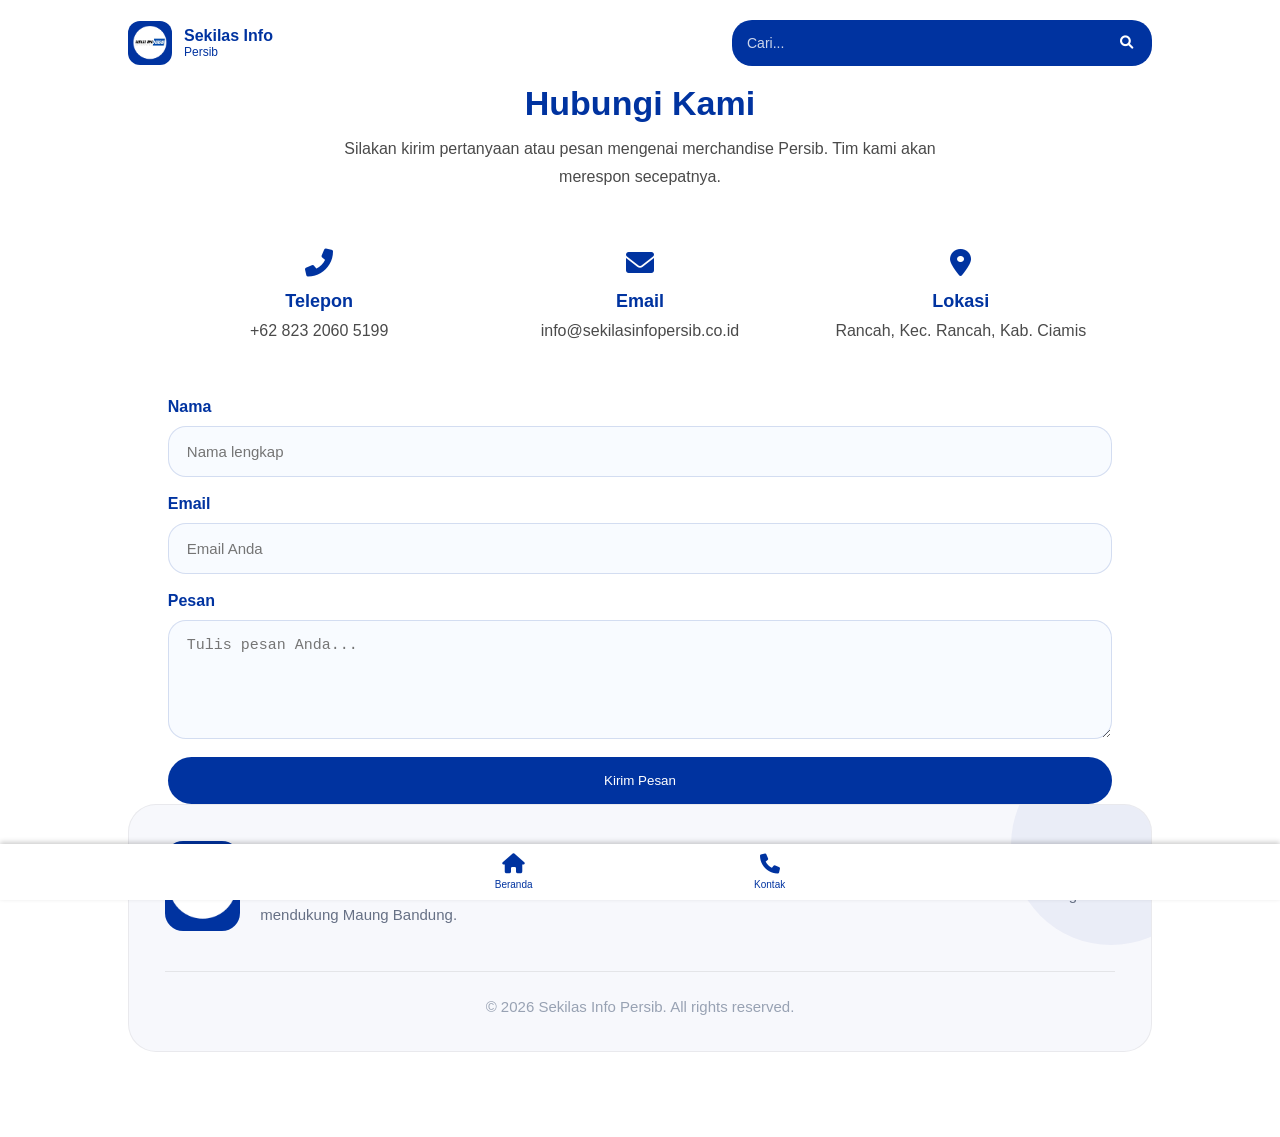
==== commit 00c46430: "first commit" ====
--- a/contact.html
+++ b/contact.html
@@ -299,15 +299,14 @@
                 <button type="submit" class="cta-button">Kirim Pesan</button>
             </form>
 
-            <section class="social-section">
+            <!-- <section class="social-section">
                 <div class="social-header">
-                    <img src="img/Logo-SIP.png" alt="Bandung Football" class="social-logo">
-
-                    <h2>Bandung Football</h2>
+                    <img src="img/Logo-SIP.png" alt="Sekilas Info Persib" class="social-logo">
+
+                    <h2>Sekilas Info Persib</h2>
 
                     <p>
-                        Follow our other social media
-                        <span class="arrow-down">⬇</span>
+                        Follow our other social media :
                     </p>
                 </div>
 
@@ -328,7 +327,7 @@
                         <i class="fab fa-facebook-f"></i>
                     </a>
                 </div>
-            </section>
+            </section> -->
         </section>
     </main>
 
--- a/css/contact.css
+++ b/css/contact.css
@@ -59,10 +59,6 @@
     font-weight: 500;
     color: rgba(255, 255, 255, 0.92);
     margin-bottom: 34px;
-}
-
-.arrow-down {
-    margin-left: 6px;
 }
 
 .social-logo {
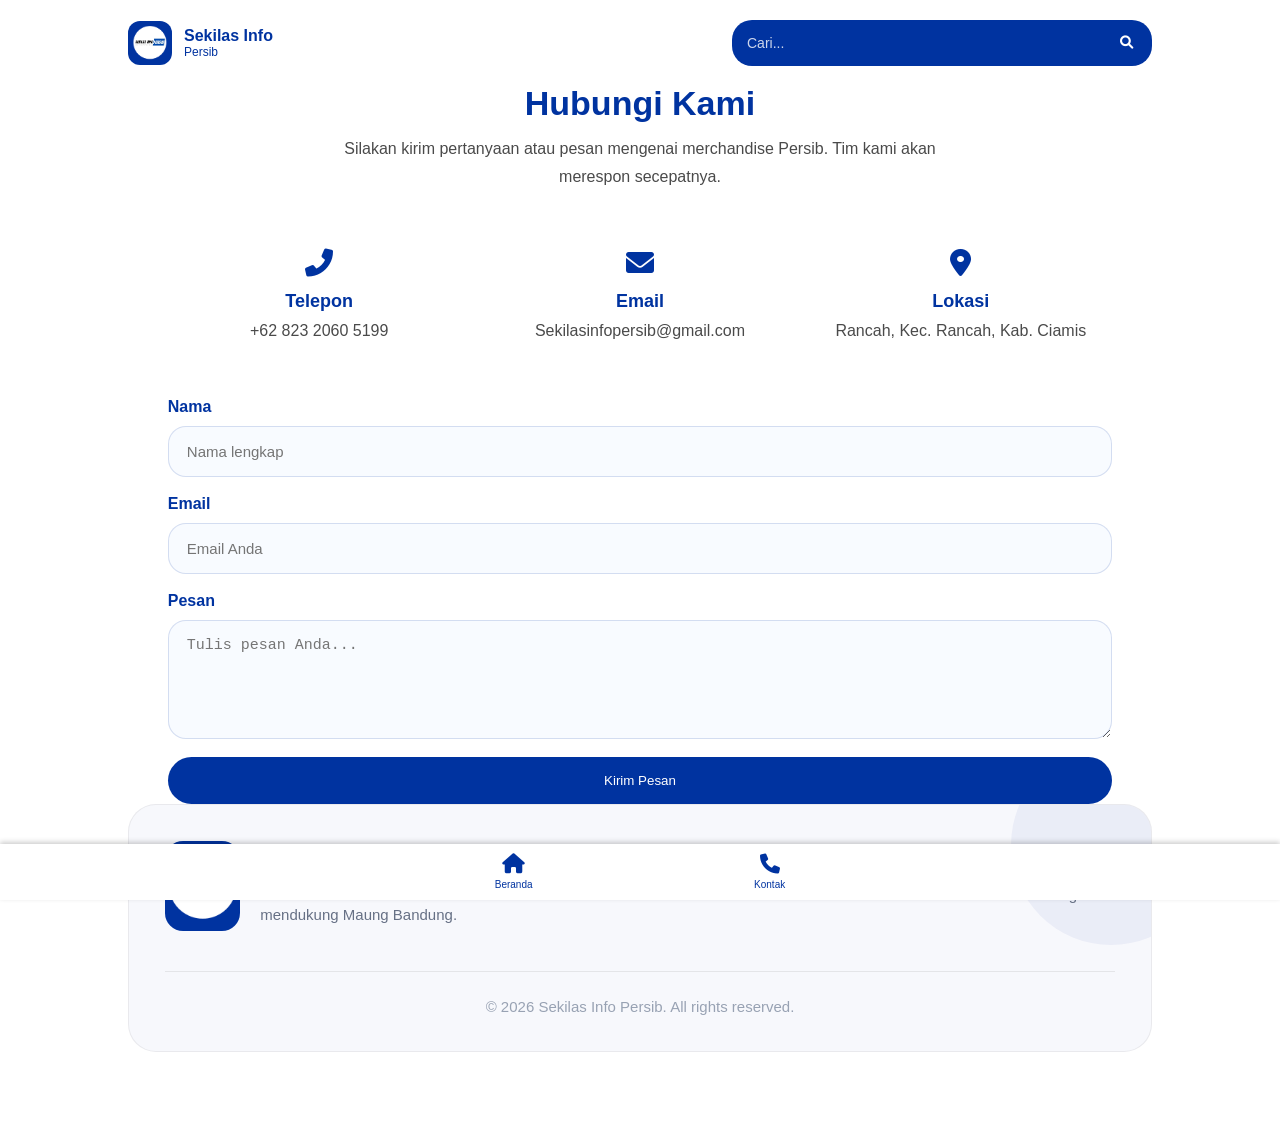
==== commit f5506f61: "first commit" ====
--- a/contact.html
+++ b/contact.html
@@ -6,6 +6,7 @@
     <meta name="viewport" content="width=device-width, initial-scale=1.0">
     <link rel="stylesheet" href="css/style.css">
     <link rel="stylesheet" href="css/contact.css">
+    <link rel="icon" href="img/Logo-SIP.png">
     <link rel="stylesheet" href="https://cdnjs.cloudflare.com/ajax/libs/font-awesome/6.0.0/css/all.min.css">
     <script src="script.js"></script>
     <style>
@@ -272,7 +273,7 @@
                 <div class="contact-card">
                     <i class="fas fa-envelope"></i>
                     <h2>Email</h2>
-                    <a href="#">info@sekilasinfopersib.co.id</a>
+                    <a href="mailto:sekilasinfopersib@gmail.com">Sekilasinfopersib@gmail.com</a>
                 </div>
                 <div class="contact-card">
                     <i class="fas fa-map-marker-alt"></i>
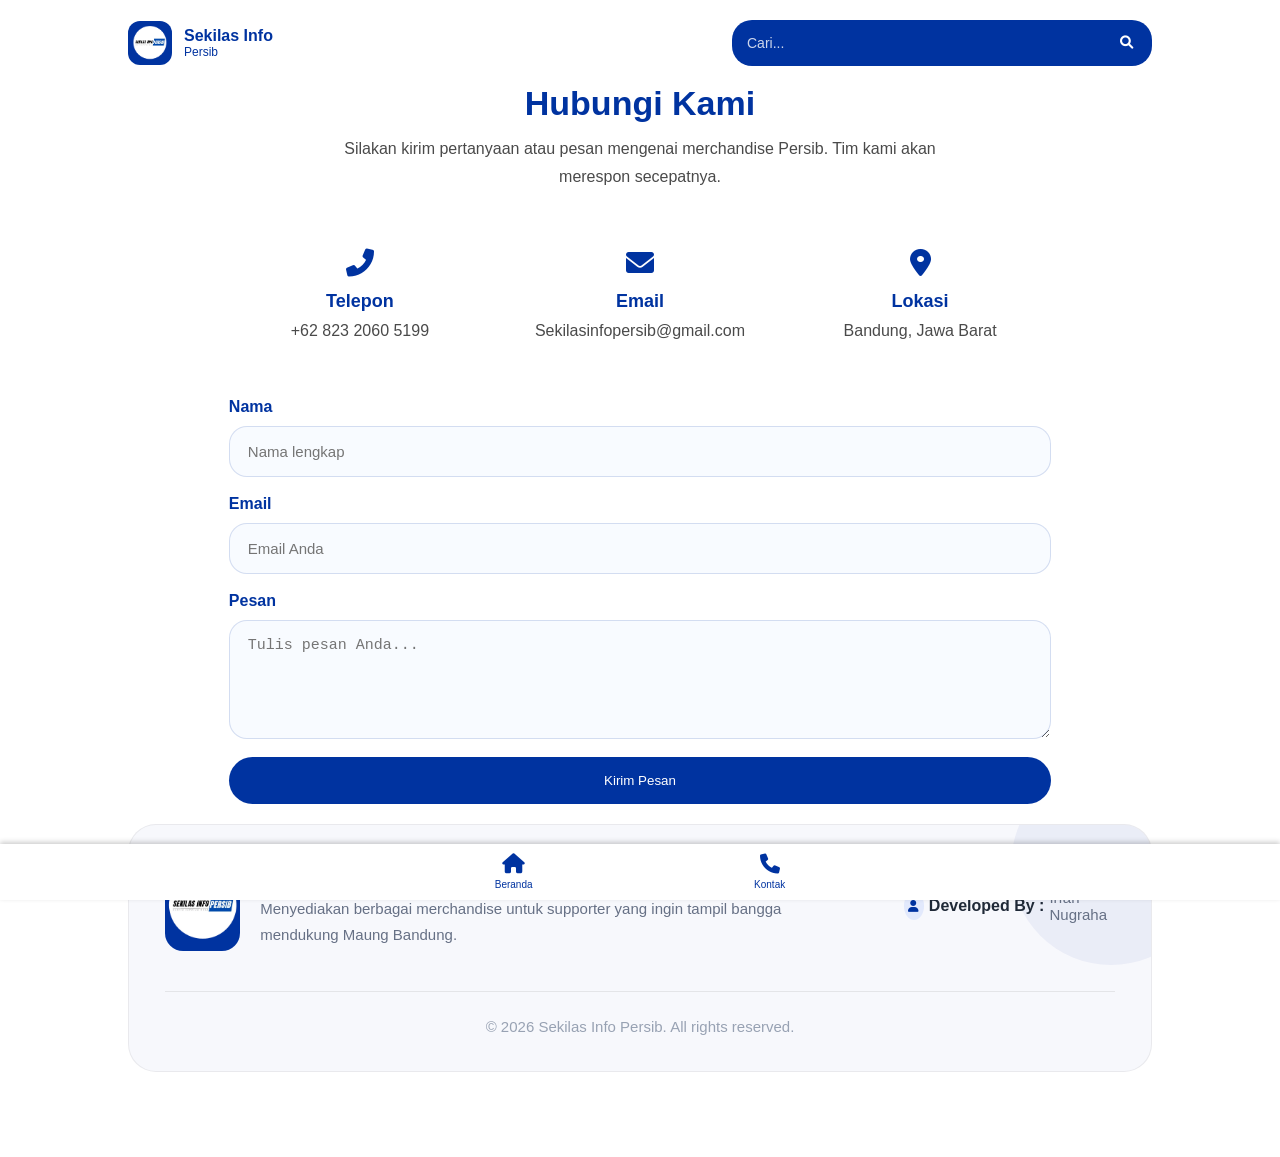
==== commit 14900708: "first commit" ====
--- a/contact.html
+++ b/contact.html
@@ -278,8 +278,8 @@
                 <div class="contact-card">
                     <i class="fas fa-map-marker-alt"></i>
                     <h2>Lokasi</h2>
-                    <a href="https://maps.app.goo.gl/LD8nKVEYcBt3Keb57" target="_blank">
-                        Rancah, Kec. Rancah, Kab. Ciamis
+                    <a href="" target="_blank">
+                        Bandung, Jawa Barat
                     </a>
                 </div>
             </div>
--- a/css/contact.css
+++ b/css/contact.css
@@ -261,13 +261,11 @@
 .footer {
     width: 80%;
     margin: auto;
+    margin-top: 20px;
     background: #f7f8fc;
-
     border: 1px solid rgba(0, 0, 0, 0.06);
     border-radius: 28px;
-
     padding: 36px;
-
     position: relative;
     overflow: hidden;
 }
@@ -433,8 +431,7 @@
     }
 
     .footer {
-        width: 94%;
-        padding: 24px 18px;
+        width: 95%;
         border-radius: 22px;
     }
 
